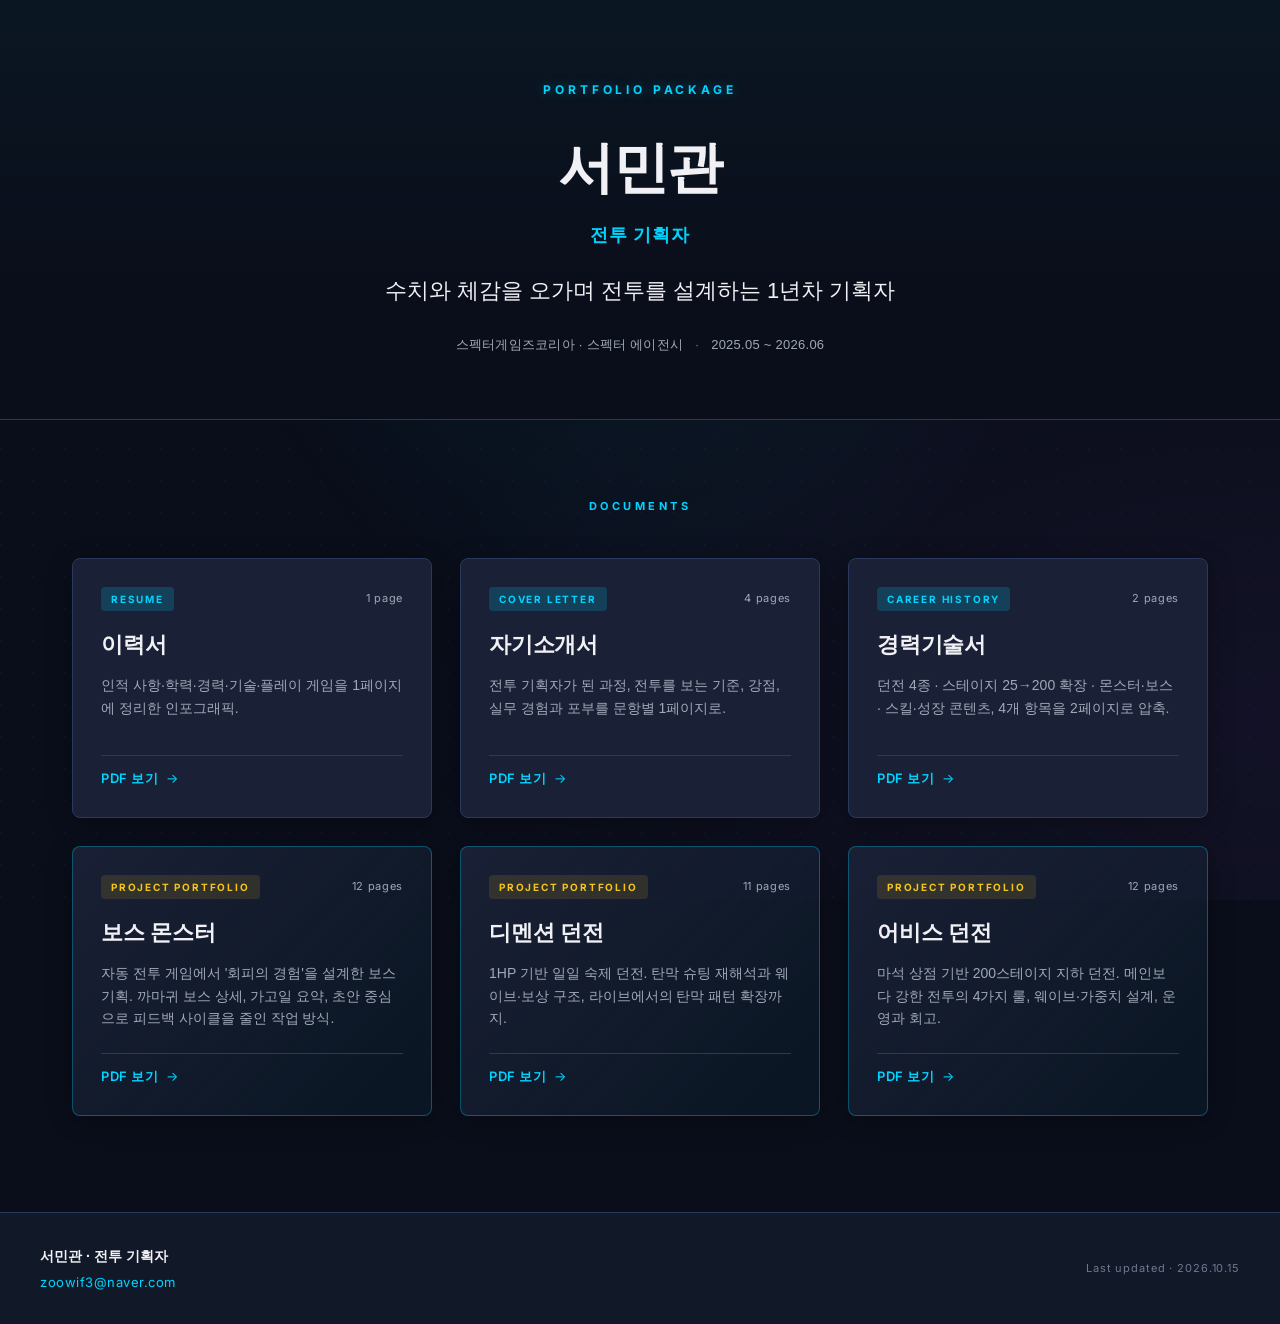
==== index.html @ 91073d95 "Update: sync final package (6 PDFs), add boss monster card, refresh copy to 2026-10-15 - PDFs replac" ====
<!DOCTYPE html>
<html lang="ko">
<head>
  <meta charset="UTF-8">
  <meta name="viewport" content="width=device-width, initial-scale=1.0">
  <meta name="description" content="서민관 — 전투 기획자 포트폴리오 패키지 (이력서·자기소개서·경력기술서·프로젝트 포트폴리오 3종)">
  <title>서민관 — Portfolio Package</title>
  <link rel="preconnect" href="https://fonts.googleapis.com">
  <link rel="preconnect" href="https://fonts.gstatic.com" crossorigin>
  <link href="https://fonts.googleapis.com/css2?family=Inter:wght@400;500;700;800;900&family=Pretendard:wght@400;500;600;700;800&display=swap" rel="stylesheet">
  <link rel="stylesheet" href="style.css">
</head>
<body>

<!-- ================ Hero ================ -->
<header class="hero">
  <div class="hero-inner">
    <div class="hero-eyebrow">PORTFOLIO PACKAGE</div>
    <h1 class="hero-name">서민관</h1>
    <div class="hero-role">전투 기획자</div>
    <p class="hero-slogan">수치와 체감을 오가며 전투를 설계하는 1년차 기획자</p>
    <div class="hero-meta">
      <span>스펙터게임즈코리아 · 스펙터 에이전시</span>
      <span class="dot">·</span>
      <span>2025.05 ~ 2026.06</span>
    </div>
  </div>
</header>

<!-- ================ Documents ================ -->
<main class="docs">
  <div class="docs-header">
    <span class="docs-label">DOCUMENTS</span>
  </div>

  <div class="docs-grid">

    <!-- 1. 이력서 -->
    <a class="card" href="assets/pdfs/resume.pdf" target="_blank" rel="noopener">
      <div class="card-top">
        <span class="card-tag">RESUME</span>
        <span class="card-meta">1 page</span>
      </div>
      <h3 class="card-title">이력서</h3>
      <p class="card-desc">인적 사항·학력·경력·기술·플레이 게임을 1페이지에 정리한 인포그래픽.</p>
      <div class="card-cta">
        <span class="cta-text">PDF 보기</span>
        <span class="cta-arrow">→</span>
      </div>
    </a>

    <!-- 2. 자기소개서 -->
    <a class="card" href="assets/pdfs/cover_letter.pdf" target="_blank" rel="noopener">
      <div class="card-top">
        <span class="card-tag">COVER LETTER</span>
        <span class="card-meta">4 pages</span>
      </div>
      <h3 class="card-title">자기소개서</h3>
      <p class="card-desc">전투 기획자가 된 과정, 전투를 보는 기준, 강점, 실무 경험과 포부를 문항별 1페이지로.</p>
      <div class="card-cta">
        <span class="cta-text">PDF 보기</span>
        <span class="cta-arrow">→</span>
      </div>
    </a>

    <!-- 3. 경력기술서 -->
    <a class="card" href="assets/pdfs/career_history.pdf" target="_blank" rel="noopener">
      <div class="card-top">
        <span class="card-tag">CAREER HISTORY</span>
        <span class="card-meta">2 pages</span>
      </div>
      <h3 class="card-title">경력기술서</h3>
      <p class="card-desc">던전 4종 · 스테이지 25→200 확장 · 몬스터·보스 · 스킬·성장 콘텐츠, 4개 항목을 2페이지로 압축.</p>
      <div class="card-cta">
        <span class="cta-text">PDF 보기</span>
        <span class="cta-arrow">→</span>
      </div>
    </a>

    <!-- 4. 보스몬스터 PPT -->
    <a class="card card-feature" href="assets/pdfs/boss.pdf" target="_blank" rel="noopener">
      <div class="card-top">
        <span class="card-tag">PROJECT PORTFOLIO</span>
        <span class="card-meta">12 pages</span>
      </div>
      <h3 class="card-title">보스 몬스터</h3>
      <p class="card-desc">자동 전투 게임에서 '회피의 경험'을 설계한 보스 기획. 까마귀 보스 상세, 가고일 요약, 초안 중심으로 피드백 사이클을 줄인 작업 방식.</p>
      <div class="card-cta">
        <span class="cta-text">PDF 보기</span>
        <span class="cta-arrow">→</span>
      </div>
    </a>

    <!-- 5. 디멘션던전 PPT -->
    <a class="card card-feature" href="assets/pdfs/dimension.pdf" target="_blank" rel="noopener">
      <div class="card-top">
        <span class="card-tag">PROJECT PORTFOLIO</span>
        <span class="card-meta">11 pages</span>
      </div>
      <h3 class="card-title">디멘션 던전</h3>
      <p class="card-desc">1HP 기반 일일 숙제 던전. 탄막 슈팅 재해석과 웨이브·보상 구조, 라이브에서의 탄막 패턴 확장까지.</p>
      <div class="card-cta">
        <span class="cta-text">PDF 보기</span>
        <span class="cta-arrow">→</span>
      </div>
    </a>

    <!-- 6. 어비스던전 PPT -->
    <a class="card card-feature" href="assets/pdfs/abyss.pdf" target="_blank" rel="noopener">
      <div class="card-top">
        <span class="card-tag">PROJECT PORTFOLIO</span>
        <span class="card-meta">12 pages</span>
      </div>
      <h3 class="card-title">어비스 던전</h3>
      <p class="card-desc">마석 상점 기반 200스테이지 지하 던전. 메인보다 강한 전투의 4가지 룰, 웨이브·가중치 설계, 운영과 회고.</p>
      <div class="card-cta">
        <span class="cta-text">PDF 보기</span>
        <span class="cta-arrow">→</span>
      </div>
    </a>

  </div>
</main>

<!-- ================ Footer ================ -->
<footer class="footer">
  <div class="footer-inner">
    <div class="footer-left">
      <div class="footer-name">서민관 · 전투 기획자</div>
      <a class="footer-email" href="mailto:zoowif3@naver.com">zoowif3@naver.com</a>
    </div>
    <div class="footer-right">
      <span id="footer-updated">Last updated · 2026.10.15</span>
    </div>
  </div>
</footer>

</body>
</html>
---- style.css ----
/* =========================================================
   Portfolio Hub — Dark Navy + Brandlogy
   포트폴리오 PPT 톤과 통일 (디자인 시스템 그대로 차용)
   ========================================================= */
:root {
  /* === Color Palette (outputs/design-system/design-system.md) === */
  --c-bg:        #0A0E1A;     /* 딥 네이비 — 배경 */
  --c-bg-2:      #111827;     /* 다크 블루 — 서브 배경 */
  --c-card:      #1A2035;     /* 다크 카드 */
  --c-card-2:    #232a45;     /* 카드 hover */
  --c-border:    #2A3A5C;     /* 다크 보더 */
  --c-cyan:      #00D4FF;     /* 사이언 — 주 액센트 */
  --c-cyan-soft: rgba(0, 212, 255, 0.18);
  --c-purple:    #7B3FB8;     /* 미드 퍼플 — 보조 */
  --c-yellow:    #F5C518;     /* 옐로우 오렌지 — 강조 */
  --c-text:      #F0F0F5;     /* 본문 */
  --c-text-soft: #A0A8B8;     /* 보조 */
  --c-text-dim:  #6E7891;     /* 흐릿 */

  --r-sm: 4px;
  --r-md: 8px;
  --r-lg: 12px;

  --font-kr: 'Pretendard', -apple-system, BlinkMacSystemFont, sans-serif;
  --font-en: 'Inter', -apple-system, BlinkMacSystemFont, sans-serif;

  --shadow-card: 0 4px 24px rgba(0, 0, 0, 0.32);
  --shadow-card-hover: 0 12px 40px rgba(0, 212, 255, 0.18), 0 4px 12px rgba(0, 0, 0, 0.4);
  --glow-cyan: 0 0 12px rgba(0, 212, 255, 0.35);
}

* { box-sizing: border-box; }

html, body {
  margin: 0;
  padding: 0;
  background: var(--c-bg);
  color: var(--c-text);
  font-family: var(--font-kr);
  font-size: 16px;
  line-height: 1.6;
  -webkit-font-smoothing: antialiased;
  -moz-osx-font-smoothing: grayscale;
}

/* === Background dots (subtle texture, like PPT 슬라이드) === */
body::before {
  content: '';
  position: fixed; inset: 0;
  background:
    radial-gradient(circle at 1px 1px, rgba(0, 212, 255, 0.04) 1px, transparent 0);
  background-size: 32px 32px;
  pointer-events: none;
  z-index: 0;
}
body::after {
  content: '';
  position: fixed; inset: 0;
  background:
    radial-gradient(ellipse at 50% -10%, rgba(0, 212, 255, 0.10), transparent 55%),
    radial-gradient(ellipse at 100% 80%, rgba(123, 63, 184, 0.08), transparent 50%);
  pointer-events: none;
  z-index: 0;
}
.hero, .docs, .footer { position: relative; z-index: 1; }

a { color: inherit; text-decoration: none; }

/* ================ Hero ================ */
.hero {
  padding: 80px 32px 64px;
  border-bottom: 1px solid var(--c-border);
  background:
    linear-gradient(180deg, rgba(0, 212, 255, 0.04), transparent 70%),
    var(--c-bg);
}
.hero-inner {
  max-width: 960px;
  margin: 0 auto;
  text-align: center;
}
.hero-eyebrow {
  font-family: var(--font-en);
  font-size: 12px;
  font-weight: 700;
  color: var(--c-cyan);
  letter-spacing: 0.32em;
  text-transform: uppercase;
  text-shadow: var(--glow-cyan);
  margin-bottom: 24px;
}
.hero-name {
  font-size: clamp(40px, 6vw, 56px);
  font-weight: 800;
  margin: 0 0 8px;
  letter-spacing: -0.02em;
  color: var(--c-text);
}
.hero-role {
  font-size: clamp(15px, 1.6vw, 18px);
  color: var(--c-cyan);
  font-weight: 600;
  letter-spacing: 0.04em;
  margin-bottom: 24px;
}
.hero-slogan {
  font-size: clamp(17px, 2.2vw, 22px);
  font-weight: 500;
  color: var(--c-text);
  max-width: 720px;
  margin: 0 auto 28px;
  line-height: 1.5;
}
.hero-meta {
  display: flex;
  justify-content: center;
  gap: 12px;
  font-size: 13px;
  color: var(--c-text-soft);
  letter-spacing: 0.02em;
}
.hero-meta .dot { color: var(--c-text-dim); }

/* ================ Documents ================ */
.docs {
  max-width: 1200px;
  margin: 0 auto;
  padding: 72px 32px 96px;
}
.docs-header {
  margin-bottom: 40px;
  text-align: center;
}
.docs-label {
  display: inline-block;
  font-family: var(--font-en);
  font-size: 11px;
  font-weight: 700;
  color: var(--c-cyan);
  letter-spacing: 0.32em;
  text-transform: uppercase;
}
.docs-grid {
  display: grid;
  grid-template-columns: 1fr;
  gap: 20px;
}

/* === Card === */
.card {
  display: flex;
  flex-direction: column;
  padding: 28px;
  background: var(--c-card);
  border: 1px solid var(--c-border);
  border-radius: var(--r-md);
  box-shadow: var(--shadow-card);
  transition: transform 0.2s ease, box-shadow 0.2s ease, border-color 0.2s ease;
  cursor: pointer;
  min-height: 220px;
}
.card:hover {
  transform: translateY(-4px);
  border-color: var(--c-cyan);
  box-shadow: var(--shadow-card-hover);
  background: var(--c-card-2);
}
.card:hover .cta-arrow {
  transform: translateX(6px);
}

.card-top {
  display: flex;
  justify-content: space-between;
  align-items: center;
  margin-bottom: 16px;
}
.card-tag {
  font-family: var(--font-en);
  font-size: 10px;
  font-weight: 700;
  color: var(--c-cyan);
  letter-spacing: 0.18em;
  text-transform: uppercase;
  padding: 4px 10px;
  background: var(--c-cyan-soft);
  border-radius: var(--r-sm);
}
.card-meta {
  font-family: var(--font-en);
  font-size: 11px;
  color: var(--c-text-soft);
  letter-spacing: 0.06em;
}
.card-title {
  font-size: 22px;
  font-weight: 700;
  margin: 0 0 12px;
  letter-spacing: -0.01em;
  color: var(--c-text);
}
.card-desc {
  font-size: 14px;
  color: var(--c-text-soft);
  line-height: 1.6;
  margin: 0 0 24px;
  flex: 1;
}
.card-cta {
  display: flex;
  align-items: center;
  gap: 8px;
  font-family: var(--font-en);
  font-size: 13px;
  font-weight: 600;
  color: var(--c-cyan);
  letter-spacing: 0.04em;
  margin-top: auto;
  padding-top: 12px;
  border-top: 1px solid var(--c-border);
}
.cta-arrow {
  transition: transform 0.2s ease;
  font-weight: 400;
}

/* === Feature card (PPT 2종 강조) === */
.card-feature {
  border-color: rgba(0, 212, 255, 0.32);
  background: linear-gradient(135deg, var(--c-card) 0%, rgba(0, 212, 255, 0.04) 100%);
}
.card-feature .card-tag {
  color: var(--c-yellow);
  background: rgba(245, 197, 24, 0.12);
}

/* ================ Responsive (Tablet ≥ 720px) ================ */
@media (min-width: 720px) {
  .docs-grid {
    grid-template-columns: repeat(2, 1fr);
    gap: 24px;
  }
}

/* ================ Responsive (Desktop ≥ 1024px) ================ */
@media (min-width: 1024px) {
  .docs-grid {
    grid-template-columns: repeat(3, 1fr);
    gap: 28px;
  }
  /* 5개 카드 — 2행 (3+2). 마지막 행 2개를 가운데 정렬은 안 하고 좌측 정렬 유지 */
  .card {
    min-height: 260px;
  }
}

/* ================ Footer ================ */
.footer {
  border-top: 1px solid var(--c-border);
  padding: 32px;
  background: var(--c-bg-2);
}
.footer-inner {
  max-width: 1200px;
  margin: 0 auto;
  display: flex;
  flex-direction: column;
  gap: 12px;
  align-items: center;
  text-align: center;
}
.footer-name {
  font-size: 14px;
  font-weight: 600;
  color: var(--c-text);
}
.footer-email {
  display: inline-block;
  font-family: var(--font-en);
  font-size: 13px;
  color: var(--c-cyan);
  letter-spacing: 0.04em;
  margin-top: 4px;
  transition: opacity 0.2s ease;
}
.footer-email:hover {
  opacity: 0.7;
}
.footer-right {
  font-family: var(--font-en);
  font-size: 11px;
  color: var(--c-text-dim);
  letter-spacing: 0.08em;
}

@media (min-width: 720px) {
  .footer-inner {
    flex-direction: row;
    justify-content: space-between;
    text-align: left;
  }
  .footer-left {
    display: flex;
    flex-direction: column;
    align-items: flex-start;
  }
}

/* ================ Small mobile tweaks ================ */
@media (max-width: 480px) {
  .hero { padding: 56px 20px 48px; }
  .docs { padding: 56px 20px 72px; }
  .card { padding: 24px; min-height: 200px; }
  .card-title { font-size: 20px; }
}

/* ================ Accessibility ================ */
.card:focus-visible {
  outline: 2px solid var(--c-cyan);
  outline-offset: 2px;
}
.footer-email:focus-visible {
  outline: 2px solid var(--c-cyan);
  outline-offset: 4px;
  border-radius: var(--r-sm);
}

/* ================ Print (PDF 인쇄 시 톤 다운) ================ */
@media print {
  body { background: white; color: black; }
  .card { background: white; border: 1px solid #ccc; }
}
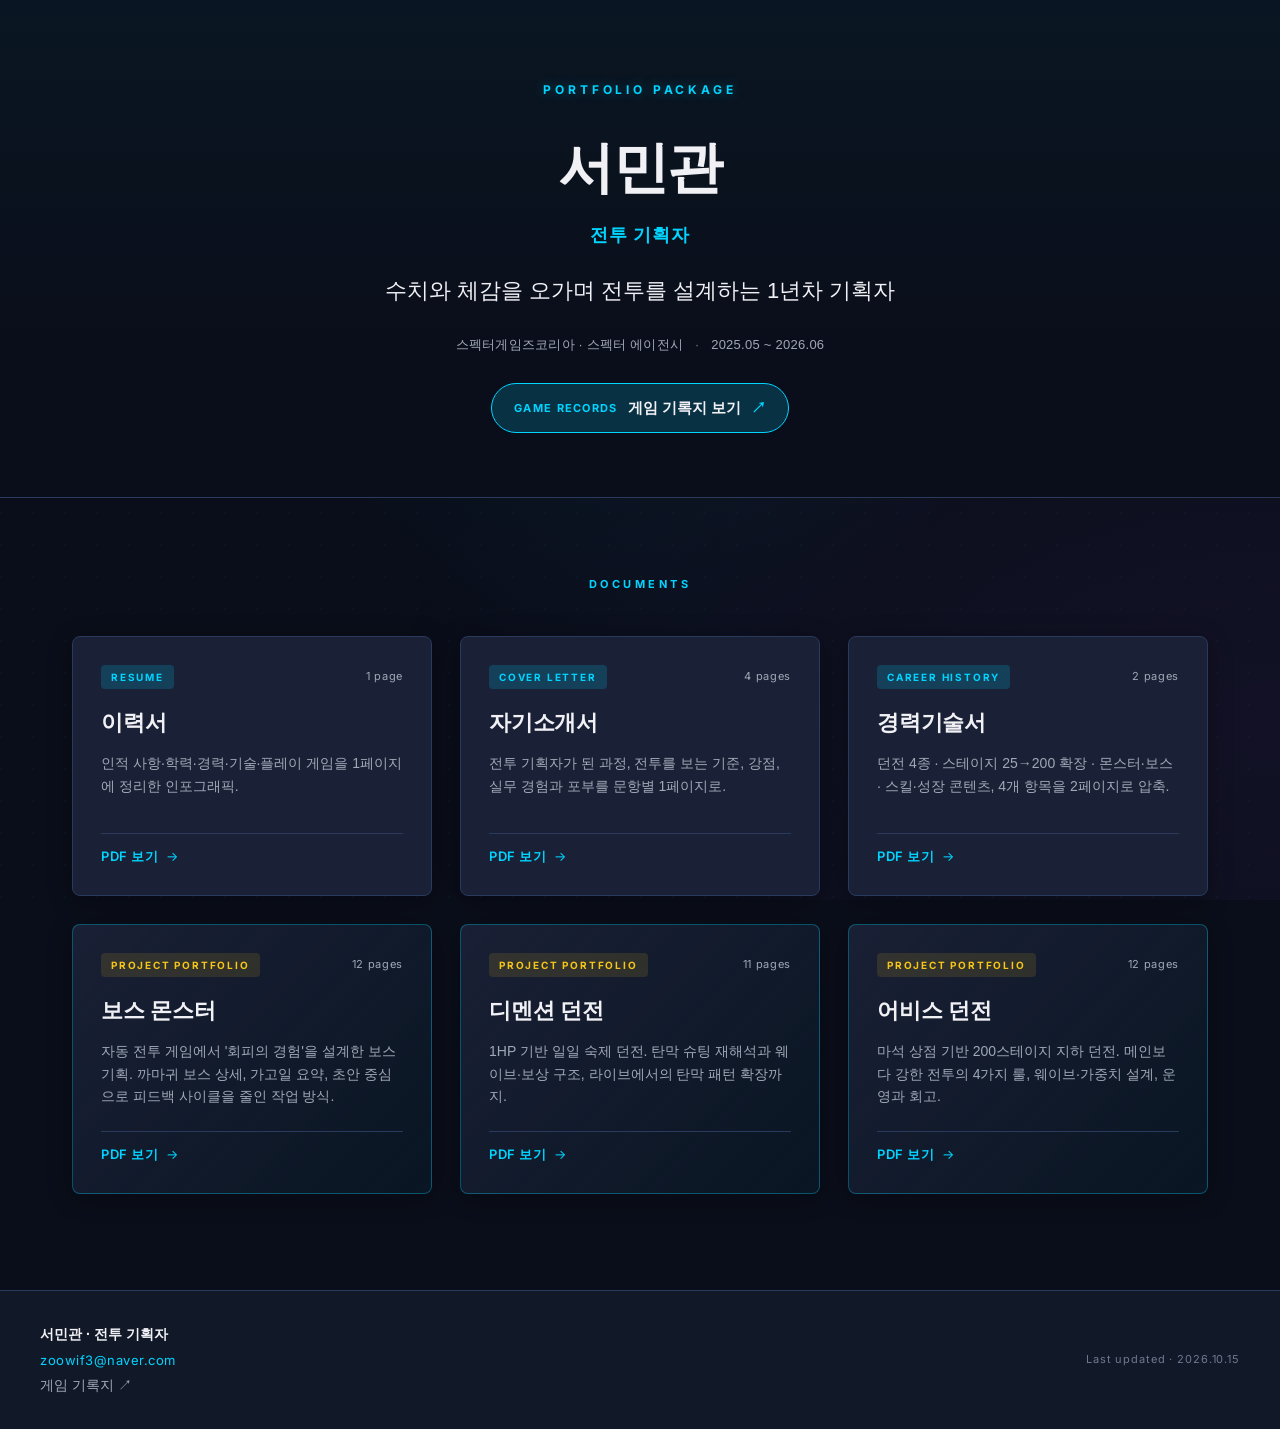
==== commit 4e667037: "Add game records link: hero button + footer link Co-Authored-By: Claude Fable 5.1 <noreply@anthropic" ====
--- a/index.html
+++ b/index.html
@@ -23,6 +23,13 @@
       <span>스펙터게임즈코리아 · 스펙터 에이전시</span>
       <span class="dot">·</span>
       <span>2025.05 ~ 2026.06</span>
+    </div>
+    <div class="hero-links">
+      <a class="hero-btn" href="https://minkwan8048-lgtm.github.io/game-records/" target="_blank" rel="noopener">
+        <span class="hero-btn-tag">GAME RECORDS</span>
+        <span class="hero-btn-text">게임 기록지 보기</span>
+        <span class="hero-btn-arrow">↗</span>
+      </a>
     </div>
   </div>
 </header>
@@ -128,6 +135,7 @@
     <div class="footer-left">
       <div class="footer-name">서민관 · 전투 기획자</div>
       <a class="footer-email" href="mailto:zoowif3@naver.com">zoowif3@naver.com</a>
+      <a class="footer-link" href="https://minkwan8048-lgtm.github.io/game-records/" target="_blank" rel="noopener">게임 기록지 ↗</a>
     </div>
     <div class="footer-right">
       <span id="footer-updated">Last updated · 2026.10.15</span>
--- a/style.css
+++ b/style.css
@@ -121,6 +121,49 @@
 }
 .hero-meta .dot { color: var(--c-text-dim); }
 
+/* ---- Hero: external link button (게임 기록지) ---- */
+.hero-links {
+  margin-top: 28px;
+  display: flex;
+  justify-content: center;
+}
+.hero-btn {
+  display: inline-flex;
+  align-items: center;
+  gap: 10px;
+  padding: 12px 22px;
+  border: 1px solid var(--c-cyan);
+  border-radius: 999px;
+  background: var(--c-cyan-soft);
+  color: var(--c-text);
+  text-decoration: none;
+  font-size: 15px;
+  font-weight: 600;
+  transition: background .18s ease, box-shadow .18s ease, transform .18s ease;
+}
+.hero-btn:hover {
+  background: rgba(0, 212, 255, 0.3);
+  box-shadow: var(--glow-cyan);
+  transform: translateY(-1px);
+}
+.hero-btn-tag {
+  font-family: var(--font-en);
+  font-size: 11px;
+  font-weight: 700;
+  letter-spacing: 0.12em;
+  color: var(--c-cyan);
+}
+.hero-btn-arrow { color: var(--c-cyan); font-weight: 700; }
+
+.footer-link {
+  display: block;
+  margin-top: 4px;
+  color: var(--c-text-soft);
+  text-decoration: none;
+  font-size: 14px;
+}
+.footer-link:hover { color: var(--c-cyan); }
+
 /* ================ Documents ================ */
 .docs {
   max-width: 1200px;
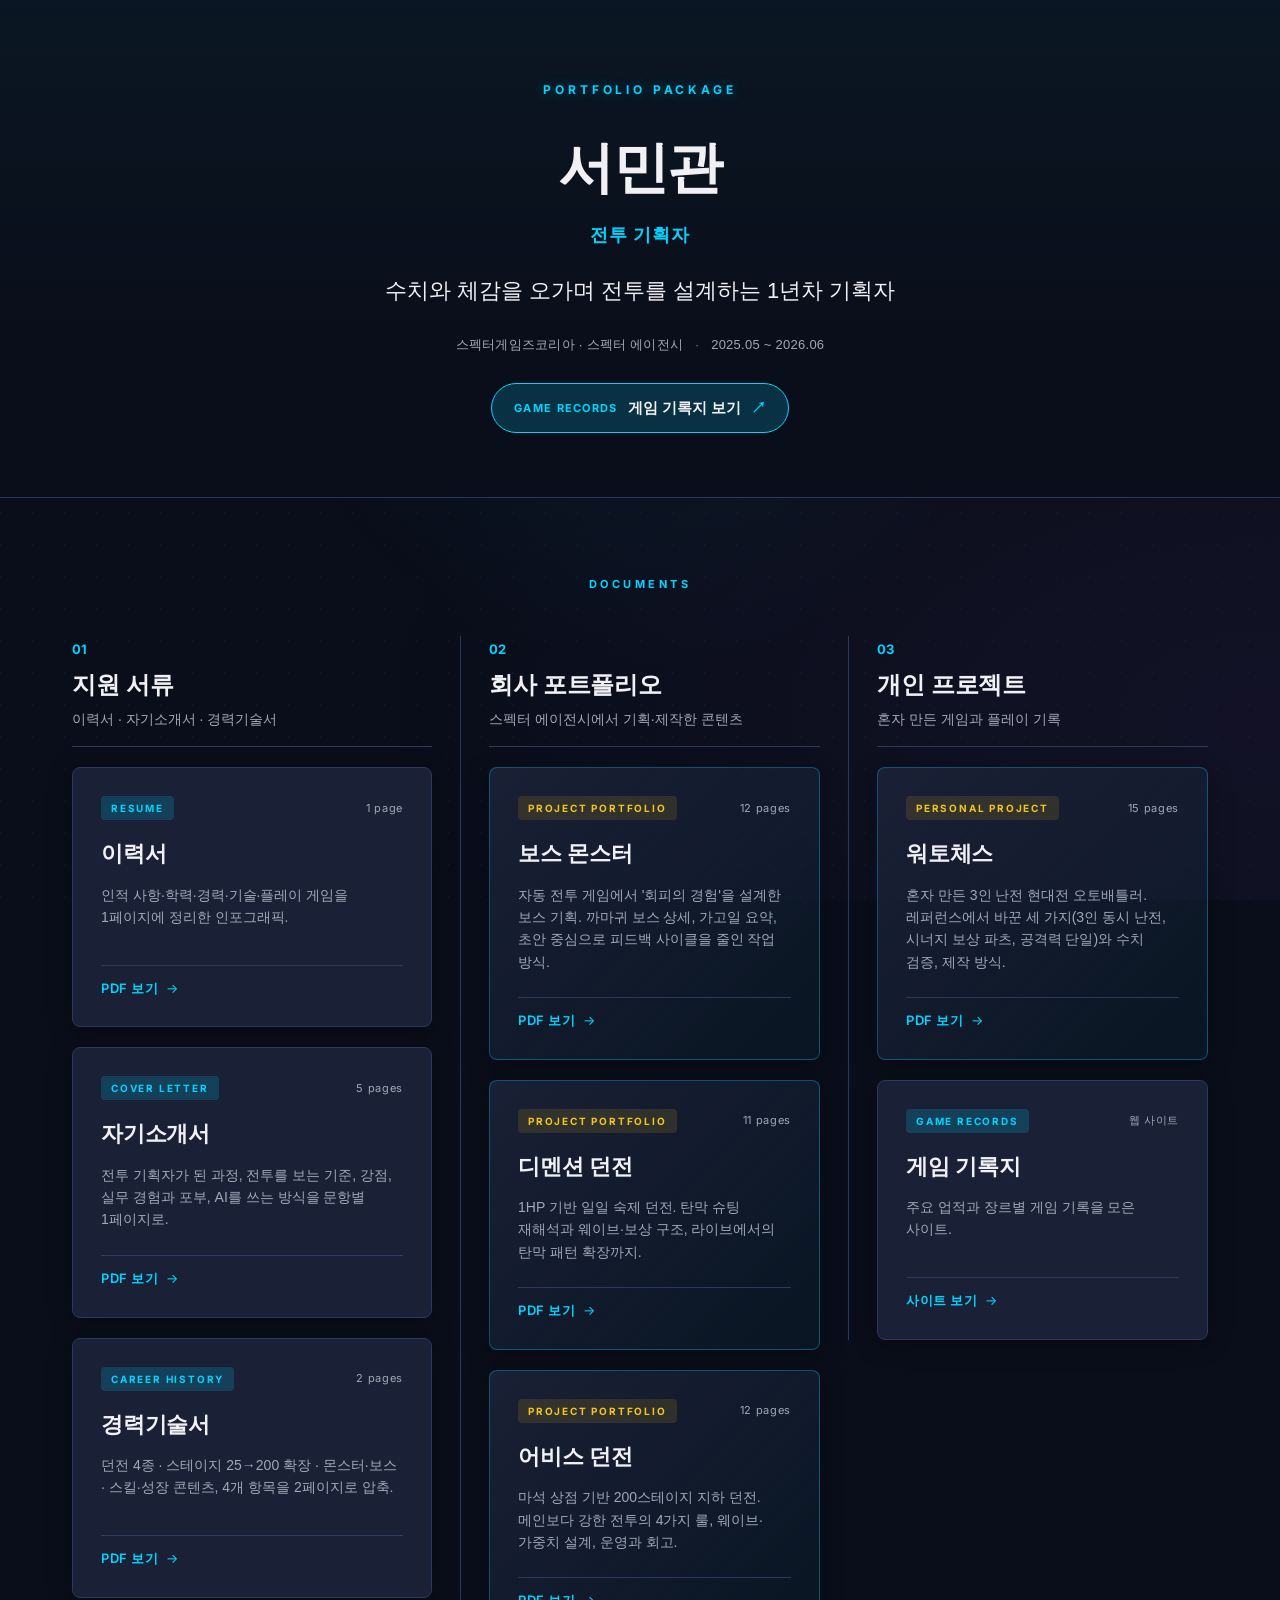
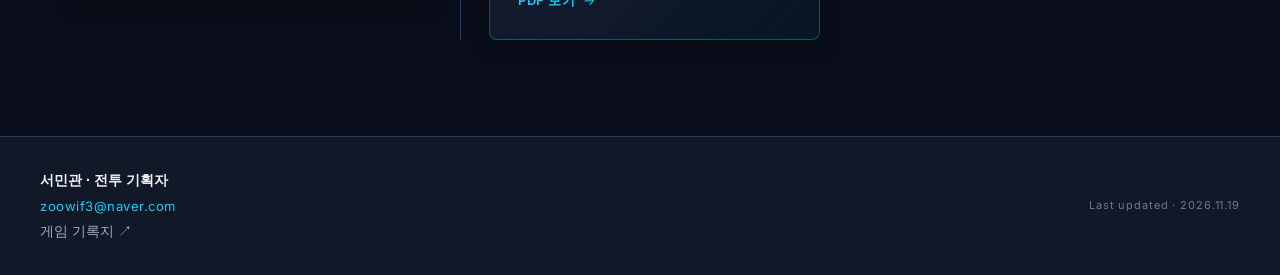
==== commit 17dc9de9: "Update: 3-column layout (documents / company portfolios / personal projects), add WarToChess, sync 7" ====
--- a/index.html
+++ b/index.html
@@ -3,7 +3,7 @@
 <head>
   <meta charset="UTF-8">
   <meta name="viewport" content="width=device-width, initial-scale=1.0">
-  <meta name="description" content="서민관 — 전투 기획자 포트폴리오 패키지 (이력서·자기소개서·경력기술서·프로젝트 포트폴리오 3종)">
+  <meta name="description" content="서민관 — 전투 기획자 포트폴리오 패키지 (이력서·자기소개서·경력기술서·회사 포트폴리오 3종·개인 프로젝트)">
   <title>서민관 — Portfolio Package</title>
   <link rel="preconnect" href="https://fonts.googleapis.com">
   <link rel="preconnect" href="https://fonts.gstatic.com" crossorigin>
@@ -40,91 +40,127 @@
     <span class="docs-label">DOCUMENTS</span>
   </div>
 
-  <div class="docs-grid">
+  <div class="docs-cols">
 
-    <!-- 1. 이력서 -->
-    <a class="card" href="assets/pdfs/resume.pdf" target="_blank" rel="noopener">
-      <div class="card-top">
-        <span class="card-tag">RESUME</span>
-        <span class="card-meta">1 page</span>
+    <section class="col">
+      <div class="col-head">
+        <span class="col-nb">01</span>
+        <h2 class="col-title">지원 서류</h2>
+        <p class="col-sub">이력서 · 자기소개서 · 경력기술서</p>
       </div>
-      <h3 class="card-title">이력서</h3>
-      <p class="card-desc">인적 사항·학력·경력·기술·플레이 게임을 1페이지에 정리한 인포그래픽.</p>
-      <div class="card-cta">
-        <span class="cta-text">PDF 보기</span>
-        <span class="cta-arrow">→</span>
+      <a class="card" href="assets/pdfs/resume.pdf" target="_blank" rel="noopener">
+        <div class="card-top">
+          <span class="card-tag">RESUME</span>
+          <span class="card-meta">1 page</span>
+        </div>
+        <h3 class="card-title">이력서</h3>
+        <p class="card-desc">인적 사항·학력·경력·기술·플레이 게임을 1페이지에 정리한 인포그래픽.</p>
+        <div class="card-cta">
+          <span class="cta-text">PDF 보기</span>
+          <span class="cta-arrow">→</span>
+        </div>
+      </a>
+      <a class="card" href="assets/pdfs/cover_letter.pdf" target="_blank" rel="noopener">
+        <div class="card-top">
+          <span class="card-tag">COVER LETTER</span>
+          <span class="card-meta">5 pages</span>
+        </div>
+        <h3 class="card-title">자기소개서</h3>
+        <p class="card-desc">전투 기획자가 된 과정, 전투를 보는 기준, 강점, 실무 경험과 포부, AI를 쓰는 방식을 문항별 1페이지로.</p>
+        <div class="card-cta">
+          <span class="cta-text">PDF 보기</span>
+          <span class="cta-arrow">→</span>
+        </div>
+      </a>
+      <a class="card" href="assets/pdfs/career_history.pdf" target="_blank" rel="noopener">
+        <div class="card-top">
+          <span class="card-tag">CAREER HISTORY</span>
+          <span class="card-meta">2 pages</span>
+        </div>
+        <h3 class="card-title">경력기술서</h3>
+        <p class="card-desc">던전 4종 · 스테이지 25→200 확장 · 몬스터·보스 · 스킬·성장 콘텐츠, 4개 항목을 2페이지로 압축.</p>
+        <div class="card-cta">
+          <span class="cta-text">PDF 보기</span>
+          <span class="cta-arrow">→</span>
+        </div>
+      </a>
+    </section>
+
+    <section class="col">
+      <div class="col-head">
+        <span class="col-nb">02</span>
+        <h2 class="col-title">회사 포트폴리오</h2>
+        <p class="col-sub">스펙터 에이전시에서 기획·제작한 콘텐츠</p>
       </div>
-    </a>
+      <a class="card card-feature" href="assets/pdfs/boss.pdf" target="_blank" rel="noopener">
+        <div class="card-top">
+          <span class="card-tag">PROJECT PORTFOLIO</span>
+          <span class="card-meta">12 pages</span>
+        </div>
+        <h3 class="card-title">보스 몬스터</h3>
+        <p class="card-desc">자동 전투 게임에서 '회피의 경험'을 설계한 보스 기획. 까마귀 보스 상세, 가고일 요약, 초안 중심으로 피드백 사이클을 줄인 작업 방식.</p>
+        <div class="card-cta">
+          <span class="cta-text">PDF 보기</span>
+          <span class="cta-arrow">→</span>
+        </div>
+      </a>
+      <a class="card card-feature" href="assets/pdfs/dimension.pdf" target="_blank" rel="noopener">
+        <div class="card-top">
+          <span class="card-tag">PROJECT PORTFOLIO</span>
+          <span class="card-meta">11 pages</span>
+        </div>
+        <h3 class="card-title">디멘션 던전</h3>
+        <p class="card-desc">1HP 기반 일일 숙제 던전. 탄막 슈팅 재해석과 웨이브·보상 구조, 라이브에서의 탄막 패턴 확장까지.</p>
+        <div class="card-cta">
+          <span class="cta-text">PDF 보기</span>
+          <span class="cta-arrow">→</span>
+        </div>
+      </a>
+      <a class="card card-feature" href="assets/pdfs/abyss.pdf" target="_blank" rel="noopener">
+        <div class="card-top">
+          <span class="card-tag">PROJECT PORTFOLIO</span>
+          <span class="card-meta">12 pages</span>
+        </div>
+        <h3 class="card-title">어비스 던전</h3>
+        <p class="card-desc">마석 상점 기반 200스테이지 지하 던전. 메인보다 강한 전투의 4가지 룰, 웨이브·가중치 설계, 운영과 회고.</p>
+        <div class="card-cta">
+          <span class="cta-text">PDF 보기</span>
+          <span class="cta-arrow">→</span>
+        </div>
+      </a>
+    </section>
 
-    <!-- 2. 자기소개서 -->
-    <a class="card" href="assets/pdfs/cover_letter.pdf" target="_blank" rel="noopener">
-      <div class="card-top">
-        <span class="card-tag">COVER LETTER</span>
-        <span class="card-meta">4 pages</span>
+    <section class="col">
+      <div class="col-head">
+        <span class="col-nb">03</span>
+        <h2 class="col-title">개인 프로젝트</h2>
+        <p class="col-sub">혼자 만든 게임과 플레이 기록</p>
       </div>
-      <h3 class="card-title">자기소개서</h3>
-      <p class="card-desc">전투 기획자가 된 과정, 전투를 보는 기준, 강점, 실무 경험과 포부를 문항별 1페이지로.</p>
-      <div class="card-cta">
-        <span class="cta-text">PDF 보기</span>
-        <span class="cta-arrow">→</span>
-      </div>
-    </a>
-
-    <!-- 3. 경력기술서 -->
-    <a class="card" href="assets/pdfs/career_history.pdf" target="_blank" rel="noopener">
-      <div class="card-top">
-        <span class="card-tag">CAREER HISTORY</span>
-        <span class="card-meta">2 pages</span>
-      </div>
-      <h3 class="card-title">경력기술서</h3>
-      <p class="card-desc">던전 4종 · 스테이지 25→200 확장 · 몬스터·보스 · 스킬·성장 콘텐츠, 4개 항목을 2페이지로 압축.</p>
-      <div class="card-cta">
-        <span class="cta-text">PDF 보기</span>
-        <span class="cta-arrow">→</span>
-      </div>
-    </a>
-
-    <!-- 4. 보스몬스터 PPT -->
-    <a class="card card-feature" href="assets/pdfs/boss.pdf" target="_blank" rel="noopener">
-      <div class="card-top">
-        <span class="card-tag">PROJECT PORTFOLIO</span>
-        <span class="card-meta">12 pages</span>
-      </div>
-      <h3 class="card-title">보스 몬스터</h3>
-      <p class="card-desc">자동 전투 게임에서 '회피의 경험'을 설계한 보스 기획. 까마귀 보스 상세, 가고일 요약, 초안 중심으로 피드백 사이클을 줄인 작업 방식.</p>
-      <div class="card-cta">
-        <span class="cta-text">PDF 보기</span>
-        <span class="cta-arrow">→</span>
-      </div>
-    </a>
-
-    <!-- 5. 디멘션던전 PPT -->
-    <a class="card card-feature" href="assets/pdfs/dimension.pdf" target="_blank" rel="noopener">
-      <div class="card-top">
-        <span class="card-tag">PROJECT PORTFOLIO</span>
-        <span class="card-meta">11 pages</span>
-      </div>
-      <h3 class="card-title">디멘션 던전</h3>
-      <p class="card-desc">1HP 기반 일일 숙제 던전. 탄막 슈팅 재해석과 웨이브·보상 구조, 라이브에서의 탄막 패턴 확장까지.</p>
-      <div class="card-cta">
-        <span class="cta-text">PDF 보기</span>
-        <span class="cta-arrow">→</span>
-      </div>
-    </a>
-
-    <!-- 6. 어비스던전 PPT -->
-    <a class="card card-feature" href="assets/pdfs/abyss.pdf" target="_blank" rel="noopener">
-      <div class="card-top">
-        <span class="card-tag">PROJECT PORTFOLIO</span>
-        <span class="card-meta">12 pages</span>
-      </div>
-      <h3 class="card-title">어비스 던전</h3>
-      <p class="card-desc">마석 상점 기반 200스테이지 지하 던전. 메인보다 강한 전투의 4가지 룰, 웨이브·가중치 설계, 운영과 회고.</p>
-      <div class="card-cta">
-        <span class="cta-text">PDF 보기</span>
-        <span class="cta-arrow">→</span>
-      </div>
-    </a>
+      <a class="card card-feature" href="assets/pdfs/wartochess.pdf" target="_blank" rel="noopener">
+        <div class="card-top">
+          <span class="card-tag">PERSONAL PROJECT</span>
+          <span class="card-meta">15 pages</span>
+        </div>
+        <h3 class="card-title">워토체스</h3>
+        <p class="card-desc">혼자 만든 3인 난전 현대전 오토배틀러. 레퍼런스에서 바꾼 세 가지(3인 동시 난전, 시너지 보상 파츠, 공격력 단일)와 수치 검증, 제작 방식.</p>
+        <div class="card-cta">
+          <span class="cta-text">PDF 보기</span>
+          <span class="cta-arrow">→</span>
+        </div>
+      </a>
+      <a class="card" href="https://minkwan8048-lgtm.github.io/game-records/" target="_blank" rel="noopener">
+        <div class="card-top">
+          <span class="card-tag">GAME RECORDS</span>
+          <span class="card-meta">웹 사이트</span>
+        </div>
+        <h3 class="card-title">게임 기록지</h3>
+        <p class="card-desc">주요 업적과 장르별 게임 기록을 모은 사이트.</p>
+        <div class="card-cta">
+          <span class="cta-text">사이트 보기</span>
+          <span class="cta-arrow">→</span>
+        </div>
+      </a>
+    </section>
 
   </div>
 </main>
@@ -138,7 +174,7 @@
       <a class="footer-link" href="https://minkwan8048-lgtm.github.io/game-records/" target="_blank" rel="noopener">게임 기록지 ↗</a>
     </div>
     <div class="footer-right">
-      <span id="footer-updated">Last updated · 2026.10.15</span>
+      <span id="footer-updated">Last updated · 2026.11.19</span>
     </div>
   </div>
 </footer>
--- a/style.css
+++ b/style.css
@@ -189,6 +189,52 @@
   gap: 20px;
 }
 
+/* === 세로 3단: 지원 서류 / 회사 포트폴리오 / 개인 프로젝트 === */
+.docs-cols {
+  display: grid;
+  grid-template-columns: minmax(0, 1fr);
+  gap: 48px;
+}
+.col {
+  display: flex;
+  flex-direction: column;
+  gap: 20px;
+  min-width: 0;
+}
+.col-head {
+  padding-bottom: 16px;
+  border-bottom: 1px solid var(--c-border);
+}
+.col-nb {
+  font-family: var(--font-en);
+  font-size: 13px;
+  font-weight: 700;
+  color: var(--c-cyan);
+}
+.col-title {
+  font-size: 24px;
+  font-weight: 800;
+  margin: 4px 0 4px;
+  letter-spacing: -0.01em;
+  color: var(--c-text);
+}
+.col-sub {
+  margin: 0;
+  font-size: 14px;
+  color: var(--c-text-soft);
+}
+@media (min-width: 1024px) {
+  .docs-cols {
+    grid-template-columns: repeat(3, minmax(0, 1fr));
+    gap: 28px;
+    align-items: start;
+  }
+  .col + .col {
+    padding-left: 28px;
+    border-left: 1px solid var(--c-border);
+  }
+}
+
 /* === Card === */
 .card {
   display: flex;
@@ -373,3 +419,6 @@
   body { background: white; color: black; }
   .card { background: white; border: 1px solid #ccc; }
 }
+
+/* 한글 단어 중간에서 줄이 끊기지 않게 */
+.card-desc, .col-sub, .hero-slogan { word-break: keep-all; }
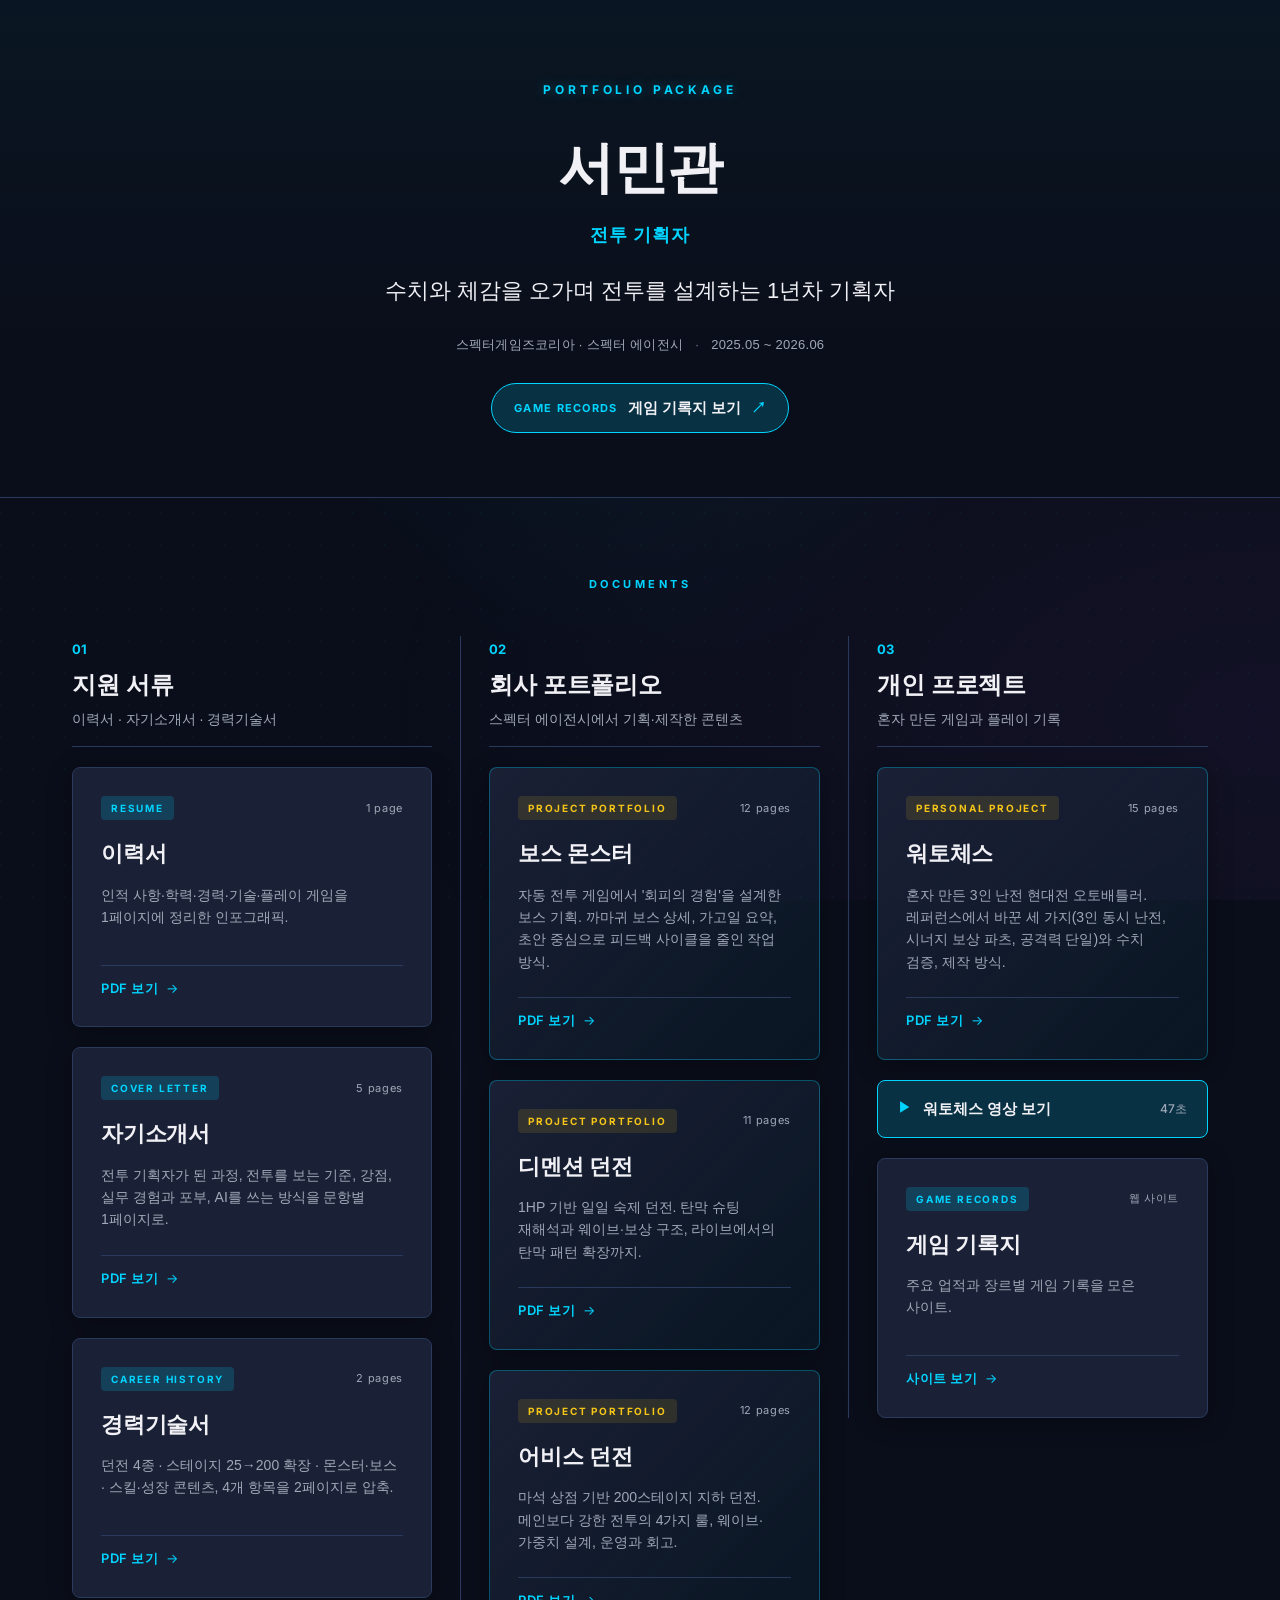
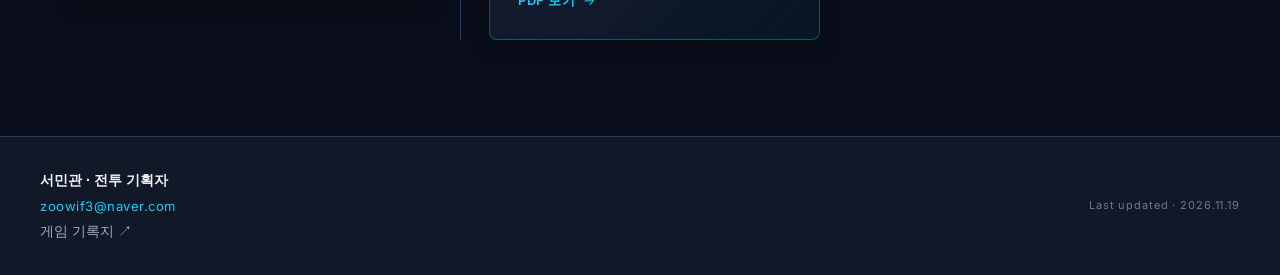
==== commit 3cf67910: "Add WarToChess video button and watch page (47s trailer) Co-Authored-By: Claude Fable 5.2 <noreply@a" ====
--- a/index.html
+++ b/index.html
@@ -148,6 +148,11 @@
           <span class="cta-arrow">→</span>
         </div>
       </a>
+      <a class="video-btn" href="wartochess.html">
+        <span class="video-btn-play" aria-hidden="true">▶</span>
+        <span class="video-btn-text">워토체스 영상 보기</span>
+        <span class="video-btn-meta">47초</span>
+      </a>
       <a class="card" href="https://minkwan8048-lgtm.github.io/game-records/" target="_blank" rel="noopener">
         <div class="card-top">
           <span class="card-tag">GAME RECORDS</span>
--- a/style.css
+++ b/style.css
@@ -422,3 +422,53 @@
 
 /* 한글 단어 중간에서 줄이 끊기지 않게 */
 .card-desc, .col-sub, .hero-slogan { word-break: keep-all; }
+
+/* ================ 영상 버튼 / 영상 페이지 ================ */
+.video-btn {
+  display: flex;
+  align-items: center;
+  gap: 12px;
+  padding: 16px 20px;
+  border: 1px solid var(--c-cyan);
+  border-radius: var(--r-md);
+  background: var(--c-cyan-soft);
+  color: var(--c-text);
+  font-size: 15px;
+  font-weight: 600;
+  transition: background 0.18s ease, box-shadow 0.18s ease, transform 0.18s ease;
+}
+.video-btn:hover {
+  background: rgba(0, 212, 255, 0.3);
+  box-shadow: var(--glow-cyan);
+  transform: translateY(-2px);
+}
+.video-btn:focus-visible, .back-link:focus-visible {
+  outline: 2px solid var(--c-cyan);
+  outline-offset: 2px;
+}
+.video-btn-play { color: var(--c-cyan); font-size: 13px; }
+.video-btn-meta {
+  margin-left: auto;
+  font-family: var(--font-en);
+  font-size: 12px;
+  font-weight: 500;
+  color: var(--c-text-soft);
+}
+.video-page { max-width: 1040px; padding-top: 48px; }
+.video-page .col-head { margin-bottom: 24px; }
+.back-link {
+  display: inline-block;
+  margin-bottom: 32px;
+  font-size: 14px;
+  color: var(--c-text-soft);
+}
+.back-link:hover { color: var(--c-cyan); }
+.video-player {
+  display: block;
+  width: 100%;
+  aspect-ratio: 16 / 9;
+  background: #000;
+  border: 1px solid var(--c-border);
+  border-radius: var(--r-md);
+}
+.video-links { margin-top: 20px; max-width: 420px; }
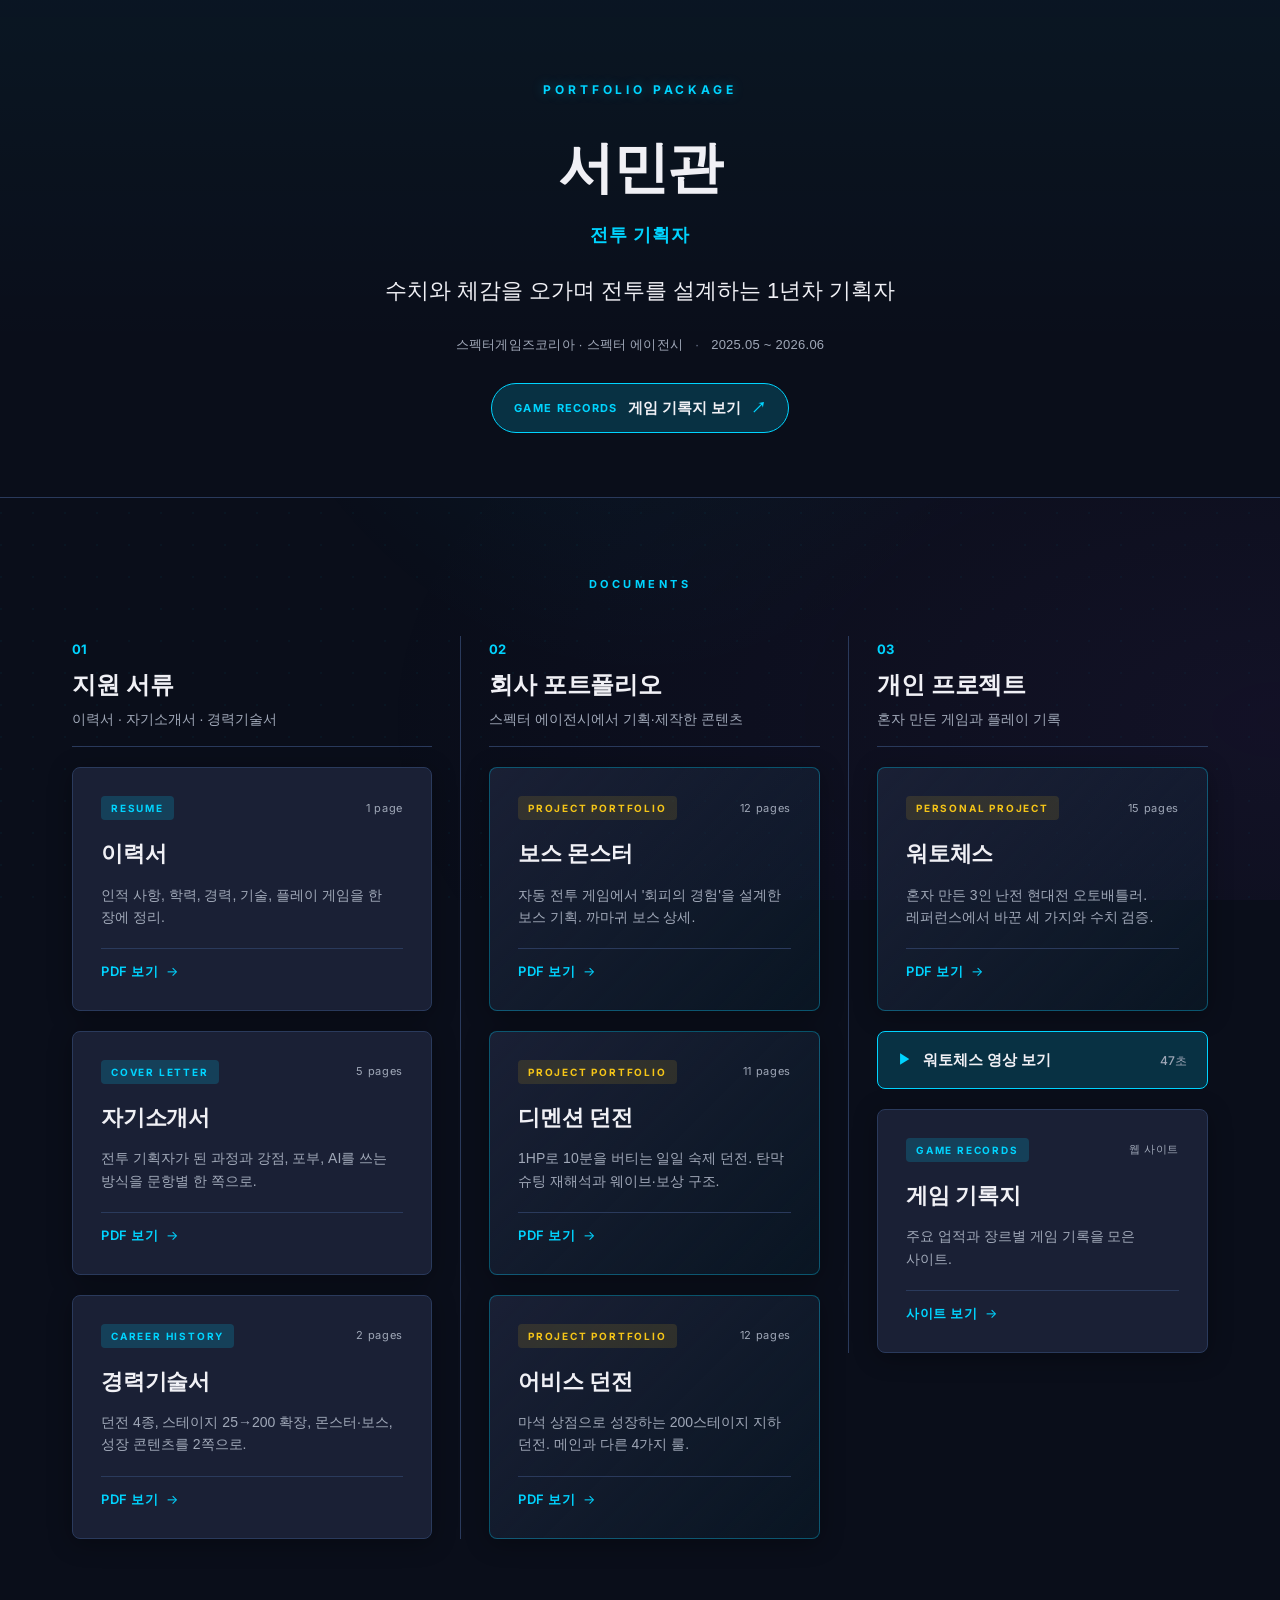
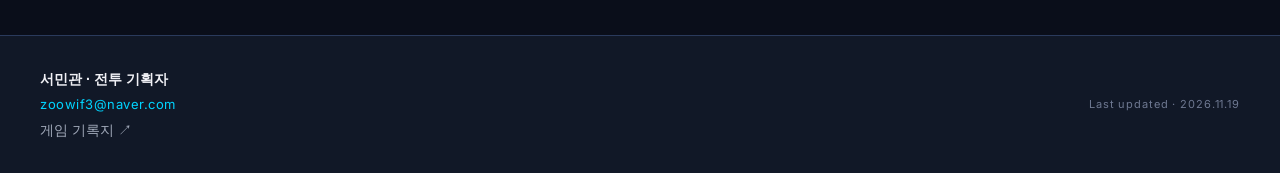
==== commit 3bd92196: "Shorten card summaries to two lines, fit card height to content Co-Authored-By: Claude Fable 5.2 <no" ====
--- a/index.html
+++ b/index.html
@@ -54,7 +54,7 @@
           <span class="card-meta">1 page</span>
         </div>
         <h3 class="card-title">이력서</h3>
-        <p class="card-desc">인적 사항·학력·경력·기술·플레이 게임을 1페이지에 정리한 인포그래픽.</p>
+        <p class="card-desc">인적 사항, 학력, 경력, 기술, 플레이 게임을 한 장에 정리.</p>
         <div class="card-cta">
           <span class="cta-text">PDF 보기</span>
           <span class="cta-arrow">→</span>
@@ -66,7 +66,7 @@
           <span class="card-meta">5 pages</span>
         </div>
         <h3 class="card-title">자기소개서</h3>
-        <p class="card-desc">전투 기획자가 된 과정, 전투를 보는 기준, 강점, 실무 경험과 포부, AI를 쓰는 방식을 문항별 1페이지로.</p>
+        <p class="card-desc">전투 기획자가 된 과정과 강점, 포부, AI를 쓰는 방식을 문항별 한 쪽으로.</p>
         <div class="card-cta">
           <span class="cta-text">PDF 보기</span>
           <span class="cta-arrow">→</span>
@@ -78,7 +78,7 @@
           <span class="card-meta">2 pages</span>
         </div>
         <h3 class="card-title">경력기술서</h3>
-        <p class="card-desc">던전 4종 · 스테이지 25→200 확장 · 몬스터·보스 · 스킬·성장 콘텐츠, 4개 항목을 2페이지로 압축.</p>
+        <p class="card-desc">던전 4종, 스테이지 25→200 확장, 몬스터·보스, 성장 콘텐츠를 2쪽으로.</p>
         <div class="card-cta">
           <span class="cta-text">PDF 보기</span>
           <span class="cta-arrow">→</span>
@@ -98,7 +98,7 @@
           <span class="card-meta">12 pages</span>
         </div>
         <h3 class="card-title">보스 몬스터</h3>
-        <p class="card-desc">자동 전투 게임에서 '회피의 경험'을 설계한 보스 기획. 까마귀 보스 상세, 가고일 요약, 초안 중심으로 피드백 사이클을 줄인 작업 방식.</p>
+        <p class="card-desc">자동 전투 게임에서 '회피의 경험'을 설계한 보스 기획. 까마귀 보스 상세.</p>
         <div class="card-cta">
           <span class="cta-text">PDF 보기</span>
           <span class="cta-arrow">→</span>
@@ -110,7 +110,7 @@
           <span class="card-meta">11 pages</span>
         </div>
         <h3 class="card-title">디멘션 던전</h3>
-        <p class="card-desc">1HP 기반 일일 숙제 던전. 탄막 슈팅 재해석과 웨이브·보상 구조, 라이브에서의 탄막 패턴 확장까지.</p>
+        <p class="card-desc">1HP로 10분을 버티는 일일 숙제 던전. 탄막 슈팅 재해석과 웨이브·보상 구조.</p>
         <div class="card-cta">
           <span class="cta-text">PDF 보기</span>
           <span class="cta-arrow">→</span>
@@ -122,7 +122,7 @@
           <span class="card-meta">12 pages</span>
         </div>
         <h3 class="card-title">어비스 던전</h3>
-        <p class="card-desc">마석 상점 기반 200스테이지 지하 던전. 메인보다 강한 전투의 4가지 룰, 웨이브·가중치 설계, 운영과 회고.</p>
+        <p class="card-desc">마석 상점으로 성장하는 200스테이지 지하 던전. 메인과 다른 4가지 룰.</p>
         <div class="card-cta">
           <span class="cta-text">PDF 보기</span>
           <span class="cta-arrow">→</span>
@@ -142,7 +142,7 @@
           <span class="card-meta">15 pages</span>
         </div>
         <h3 class="card-title">워토체스</h3>
-        <p class="card-desc">혼자 만든 3인 난전 현대전 오토배틀러. 레퍼런스에서 바꾼 세 가지(3인 동시 난전, 시너지 보상 파츠, 공격력 단일)와 수치 검증, 제작 방식.</p>
+        <p class="card-desc">혼자 만든 3인 난전 현대전 오토배틀러. 레퍼런스에서 바꾼 세 가지와 수치 검증.</p>
         <div class="card-cta">
           <span class="cta-text">PDF 보기</span>
           <span class="cta-arrow">→</span>
--- a/style.css
+++ b/style.css
@@ -223,7 +223,7 @@
   font-size: 14px;
   color: var(--c-text-soft);
 }
-@media (min-width: 1024px) {
+@media (min-width: 1100px) {
   .docs-cols {
     grid-template-columns: repeat(3, minmax(0, 1fr));
     gap: 28px;
@@ -472,3 +472,7 @@
   border-radius: var(--r-md);
 }
 .video-links { margin-top: 20px; max-width: 420px; }
+
+/* 요약을 두 줄로 줄인 뒤 카드 높이를 내용에 맞춤 */
+.card { min-height: 0; }
+.card-desc { margin-bottom: 20px; }
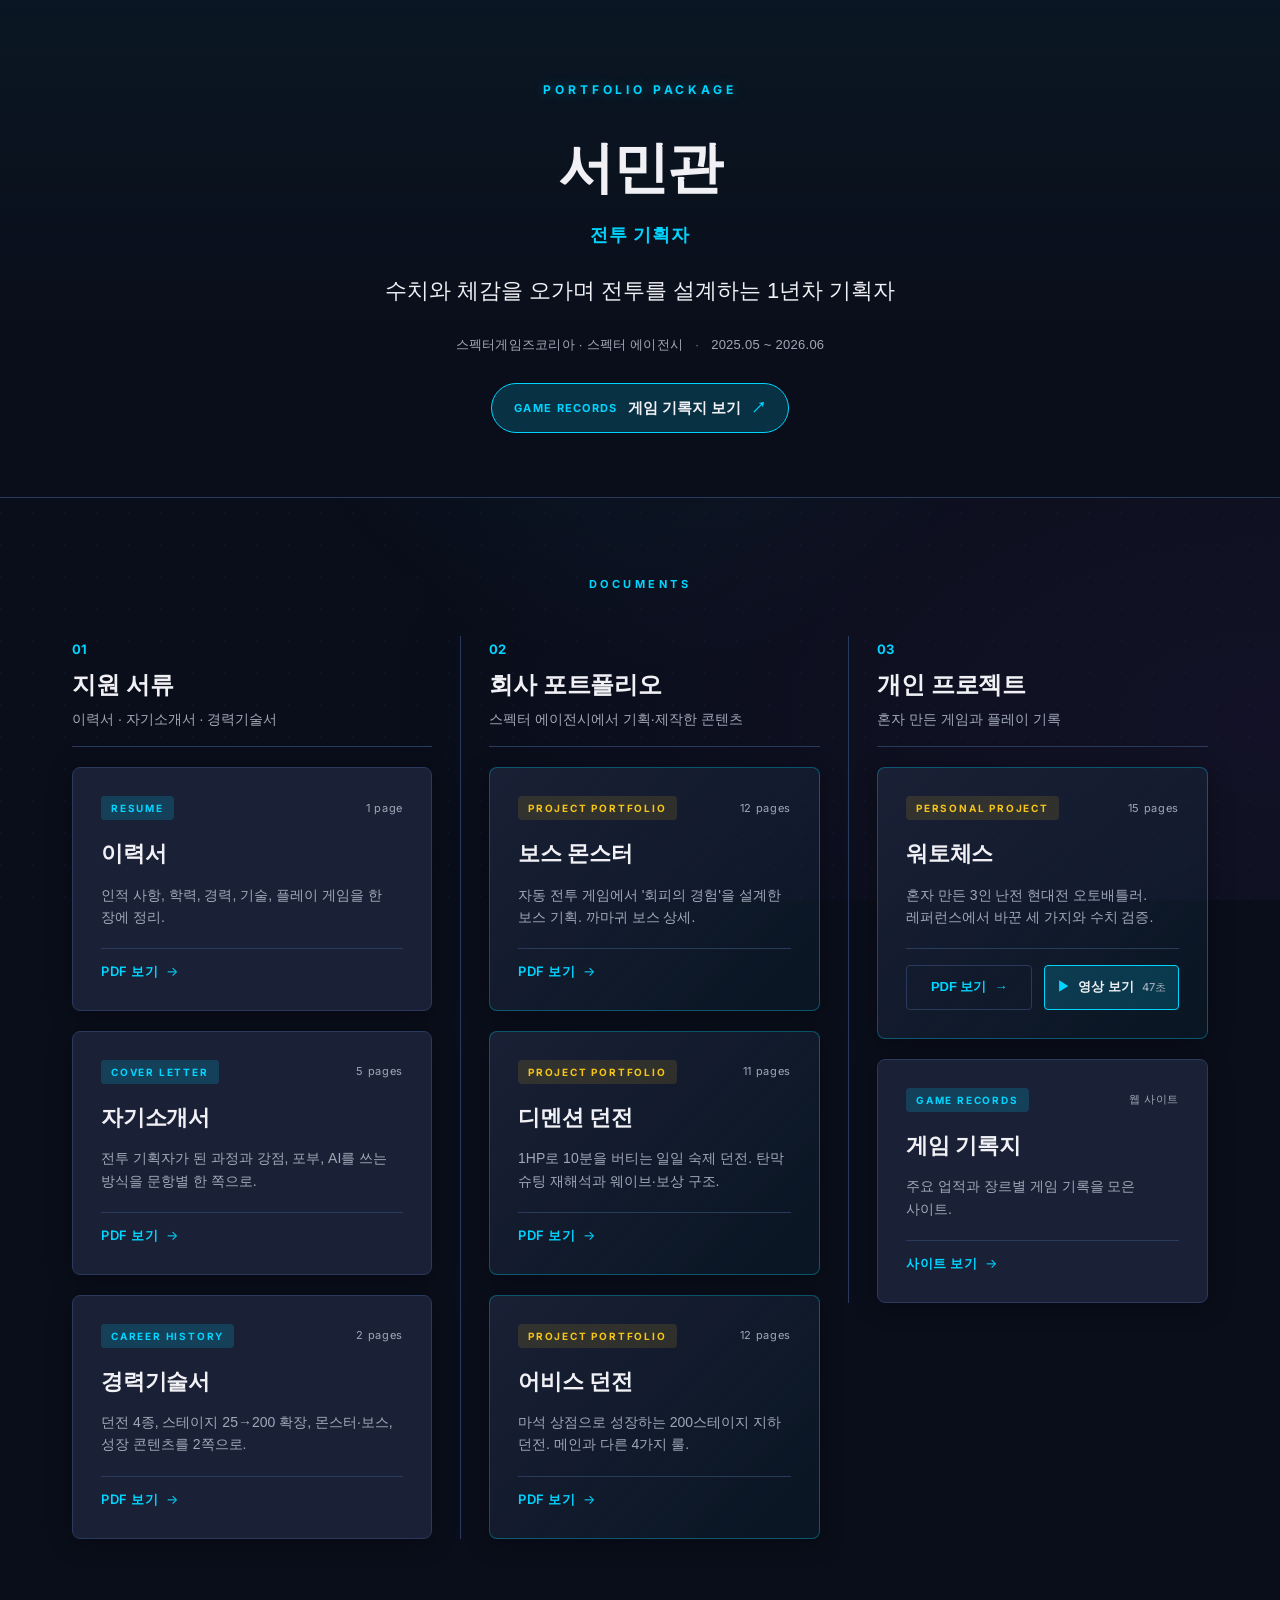
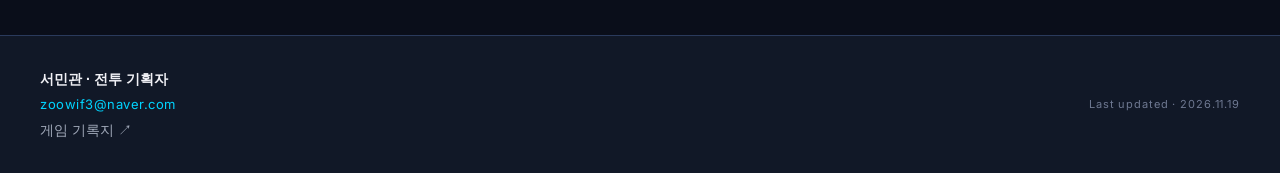
==== commit 498c4797: "Move WarToChess video button inside its card Co-Authored-By: Claude Fable 5.2 <noreply@anthropic.com" ====
--- a/index.html
+++ b/index.html
@@ -136,23 +136,25 @@
         <h2 class="col-title">개인 프로젝트</h2>
         <p class="col-sub">혼자 만든 게임과 플레이 기록</p>
       </div>
-      <a class="card card-feature" href="assets/pdfs/wartochess.pdf" target="_blank" rel="noopener">
+      <div class="card card-feature card-multi">
         <div class="card-top">
           <span class="card-tag">PERSONAL PROJECT</span>
           <span class="card-meta">15 pages</span>
         </div>
         <h3 class="card-title">워토체스</h3>
         <p class="card-desc">혼자 만든 3인 난전 현대전 오토배틀러. 레퍼런스에서 바꾼 세 가지와 수치 검증.</p>
-        <div class="card-cta">
-          <span class="cta-text">PDF 보기</span>
-          <span class="cta-arrow">→</span>
+        <div class="card-actions">
+          <a class="card-action" href="assets/pdfs/wartochess.pdf" target="_blank" rel="noopener">
+            <span class="cta-text">PDF 보기</span>
+            <span class="cta-arrow">→</span>
+          </a>
+          <a class="card-action card-action-video" href="wartochess.html">
+            <span class="video-btn-play" aria-hidden="true">▶</span>
+            <span class="cta-text">영상 보기</span>
+            <span class="card-action-meta">47초</span>
+          </a>
         </div>
-      </a>
-      <a class="video-btn" href="wartochess.html">
-        <span class="video-btn-play" aria-hidden="true">▶</span>
-        <span class="video-btn-text">워토체스 영상 보기</span>
-        <span class="video-btn-meta">47초</span>
-      </a>
+      </div>
       <a class="card" href="https://minkwan8048-lgtm.github.io/game-records/" target="_blank" rel="noopener">
         <div class="card-top">
           <span class="card-tag">GAME RECORDS</span>
--- a/style.css
+++ b/style.css
@@ -476,3 +476,35 @@
 /* 요약을 두 줄로 줄인 뒤 카드 높이를 내용에 맞춤 */
 .card { min-height: 0; }
 .card-desc { margin-bottom: 20px; }
+
+/* 카드 안에 버튼이 둘 있는 카드 (워토체스: PDF + 영상) */
+.card-multi { cursor: default; }
+.card-multi:hover { transform: none; }
+.card-actions {
+  display: flex;
+  gap: 12px;
+  margin-top: auto;
+  padding-top: 16px;
+  border-top: 1px solid var(--c-border);
+}
+.card-action {
+  flex: 1;
+  display: flex;
+  align-items: center;
+  justify-content: center;
+  gap: 8px;
+  padding: 11px 12px;
+  border: 1px solid var(--c-border);
+  border-radius: var(--r-sm);
+  font-size: 13px;
+  font-weight: 600;
+  color: var(--c-cyan);
+  white-space: nowrap;
+  transition: background 0.18s ease, border-color 0.18s ease;
+}
+.card-action:hover { border-color: var(--c-cyan); background: var(--c-cyan-soft); }
+.card-action:hover .cta-arrow { transform: translateX(4px); }
+.card-action:focus-visible { outline: 2px solid var(--c-cyan); outline-offset: 2px; }
+.card-action-video { border-color: var(--c-cyan); background: var(--c-cyan-soft); color: var(--c-text); }
+.card-action-video:hover { background: rgba(0, 212, 255, 0.3); }
+.card-action-meta { font-family: var(--font-en); font-size: 11px; font-weight: 500; color: var(--c-text-soft); }
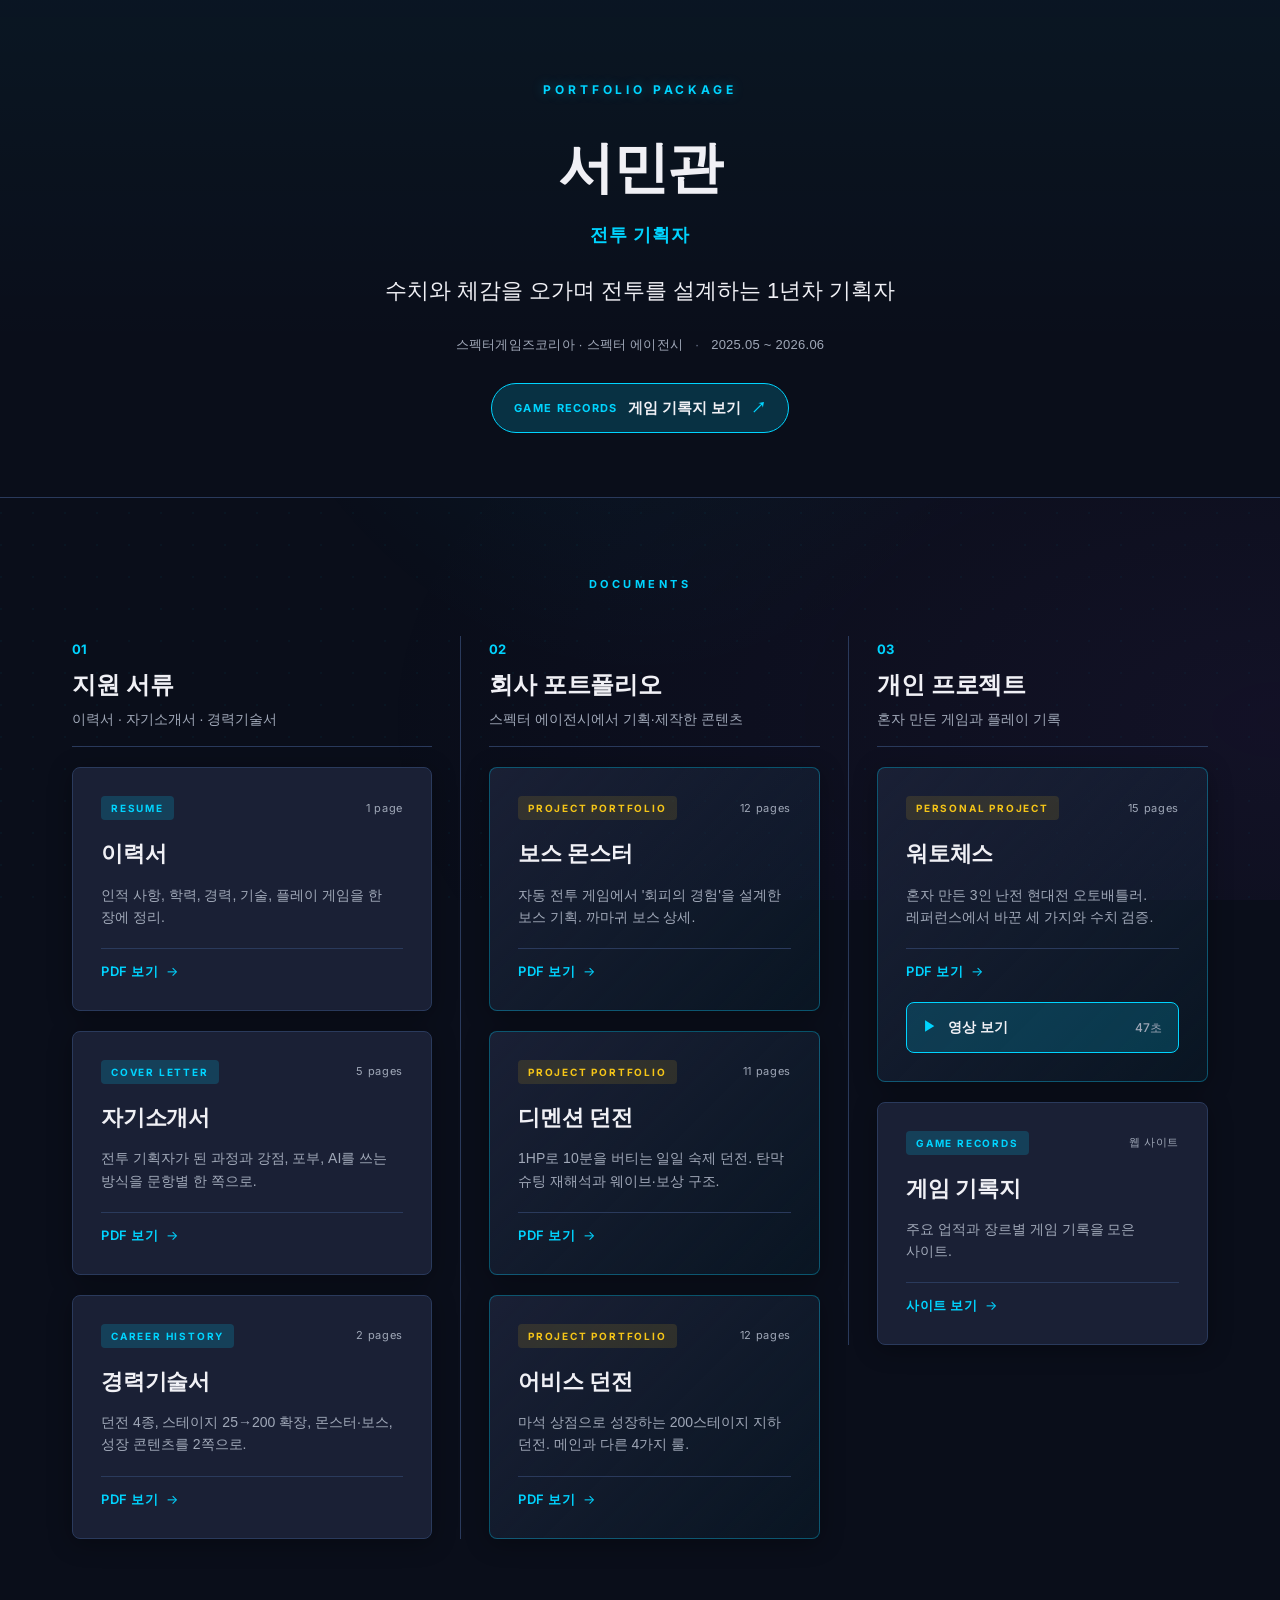
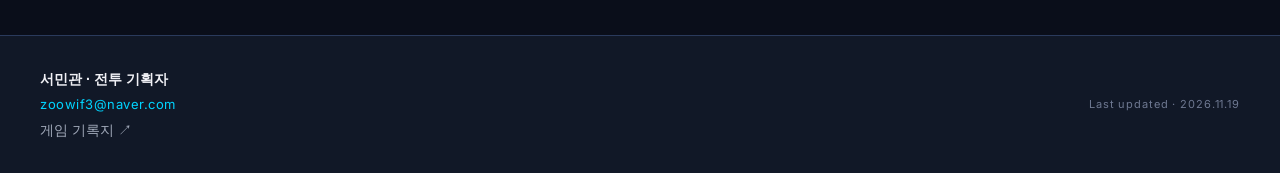
==== commit 308ae696: "WarToChess card: keep PDF link row, put video button on its own row Co-Authored-By: Claude Fable 5.2" ====
--- a/index.html
+++ b/index.html
@@ -143,17 +143,15 @@
         </div>
         <h3 class="card-title">워토체스</h3>
         <p class="card-desc">혼자 만든 3인 난전 현대전 오토배틀러. 레퍼런스에서 바꾼 세 가지와 수치 검증.</p>
-        <div class="card-actions">
-          <a class="card-action" href="assets/pdfs/wartochess.pdf" target="_blank" rel="noopener">
-            <span class="cta-text">PDF 보기</span>
-            <span class="cta-arrow">→</span>
-          </a>
-          <a class="card-action card-action-video" href="wartochess.html">
-            <span class="video-btn-play" aria-hidden="true">▶</span>
-            <span class="cta-text">영상 보기</span>
-            <span class="card-action-meta">47초</span>
-          </a>
-        </div>
+        <a class="card-cta card-cta-link" href="assets/pdfs/wartochess.pdf" target="_blank" rel="noopener">
+          <span class="cta-text">PDF 보기</span>
+          <span class="cta-arrow">→</span>
+        </a>
+        <a class="video-btn card-video" href="wartochess.html">
+          <span class="video-btn-play" aria-hidden="true">▶</span>
+          <span class="video-btn-text">영상 보기</span>
+          <span class="video-btn-meta">47초</span>
+        </a>
       </div>
       <a class="card" href="https://minkwan8048-lgtm.github.io/game-records/" target="_blank" rel="noopener">
         <div class="card-top">
--- a/style.css
+++ b/style.css
@@ -508,3 +508,8 @@
 .card-action-video { border-color: var(--c-cyan); background: var(--c-cyan-soft); color: var(--c-text); }
 .card-action-video:hover { background: rgba(0, 212, 255, 0.3); }
 .card-action-meta { font-family: var(--font-en); font-size: 11px; font-weight: 500; color: var(--c-text-soft); }
+
+/* 워토체스 카드: PDF 보기 줄은 다른 카드와 같게, 영상 버튼은 그 아래 따로 */
+.card-cta-link:hover .cta-arrow { transform: translateX(6px); }
+.card-cta-link:focus-visible { outline: 2px solid var(--c-cyan); outline-offset: 4px; }
+.card-video { margin-top: 20px; padding: 13px 16px; font-size: 14px; }
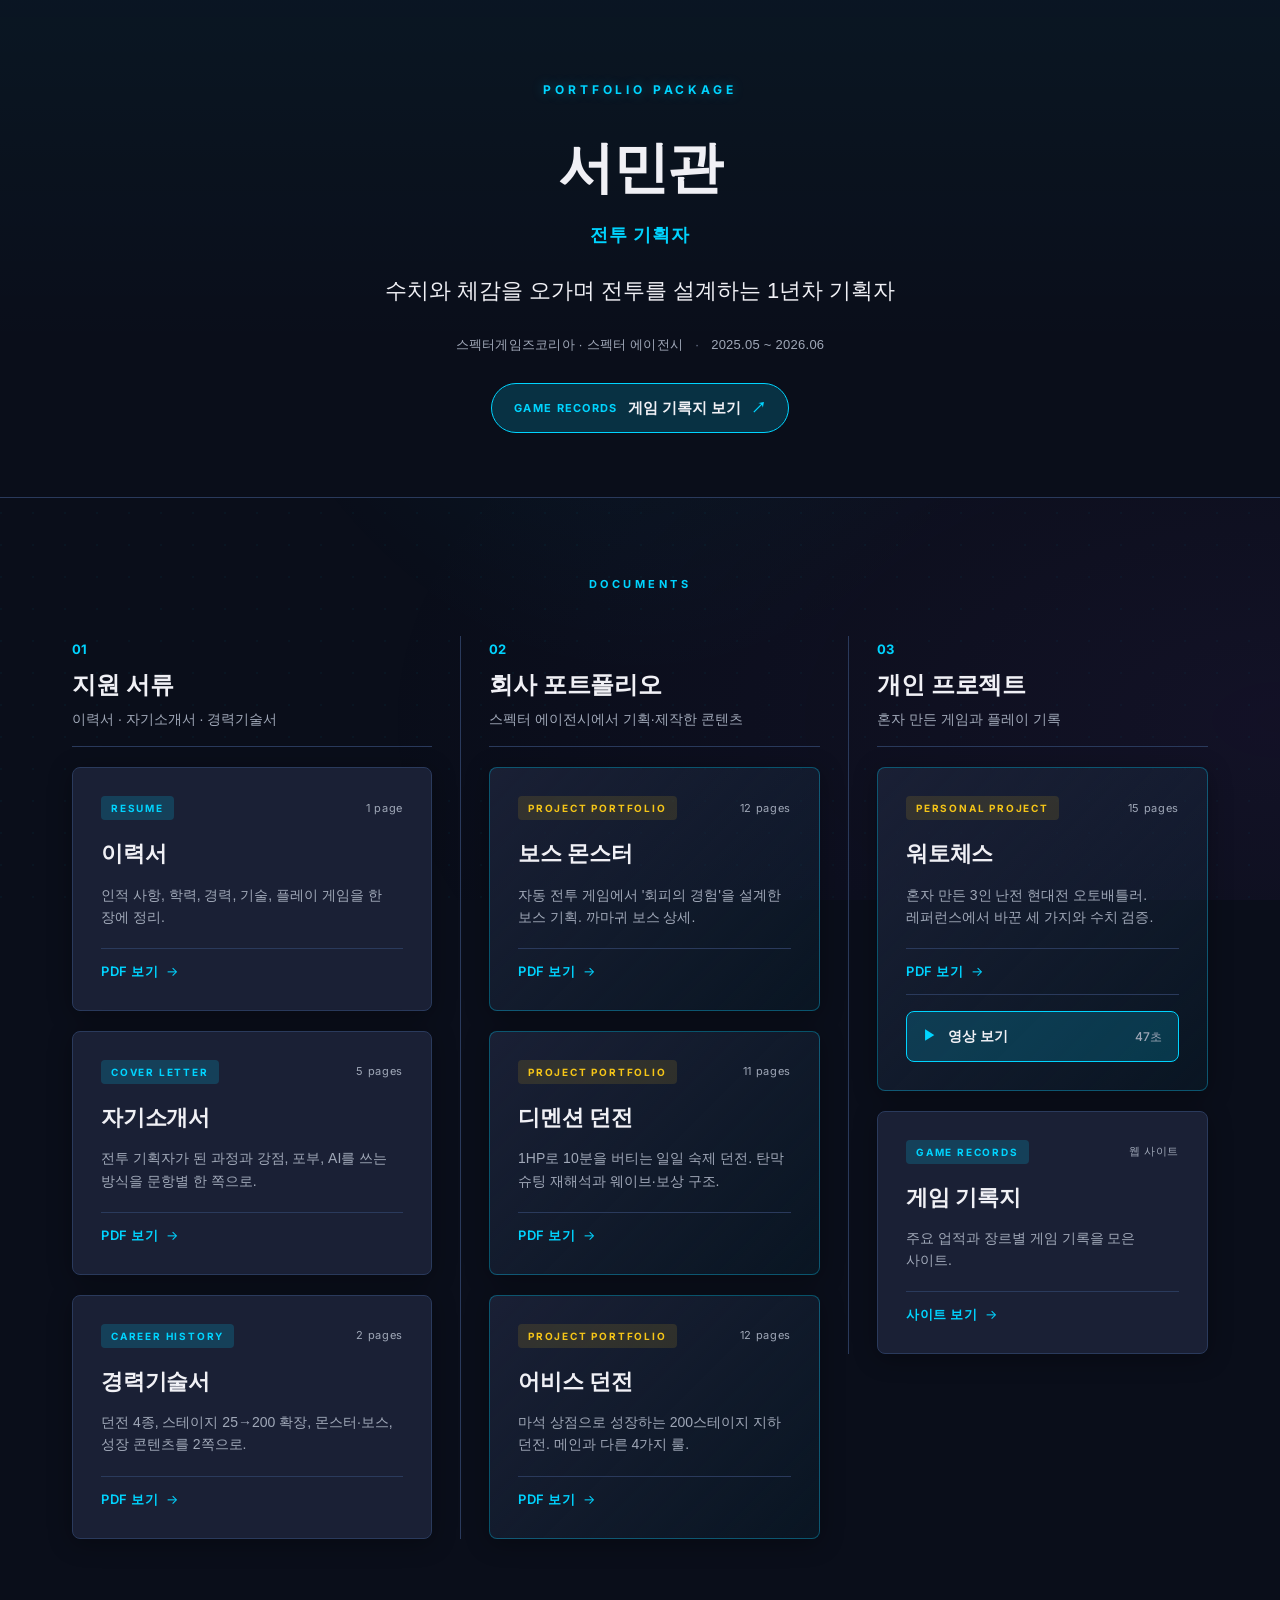
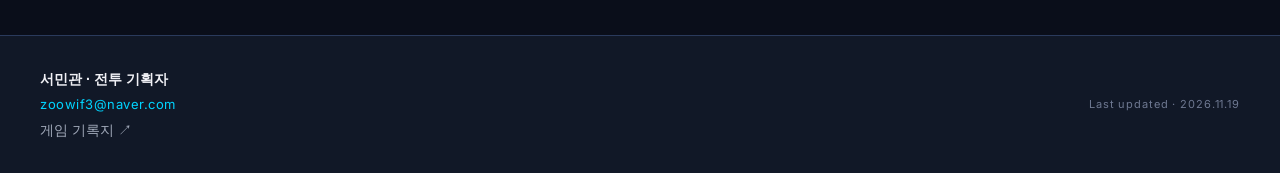
==== commit dec16f27: "Cache-bust stylesheet link Co-Authored-By: Claude Fable 5.2 <noreply@anthropic.com>" ====
--- a/index.html
+++ b/index.html
@@ -8,7 +8,7 @@
   <link rel="preconnect" href="https://fonts.googleapis.com">
   <link rel="preconnect" href="https://fonts.gstatic.com" crossorigin>
   <link href="https://fonts.googleapis.com/css2?family=Inter:wght@400;500;700;800;900&family=Pretendard:wght@400;500;600;700;800&display=swap" rel="stylesheet">
-  <link rel="stylesheet" href="style.css">
+  <link rel="stylesheet" href="style.css?v=20261119e">
 </head>
 <body>
 
--- a/style.css
+++ b/style.css
@@ -513,3 +513,7 @@
 .card-cta-link:hover .cta-arrow { transform: translateX(6px); }
 .card-cta-link:focus-visible { outline: 2px solid var(--c-cyan); outline-offset: 4px; }
 .card-video { margin-top: 20px; padding: 13px 16px; font-size: 14px; }
+
+/* 워토체스 카드: PDF 보기 줄 아래에도 같은 선 */
+.card-cta-link { padding-bottom: 12px; border-bottom: 1px solid var(--c-border); }
+.card-video { margin-top: 16px; }
